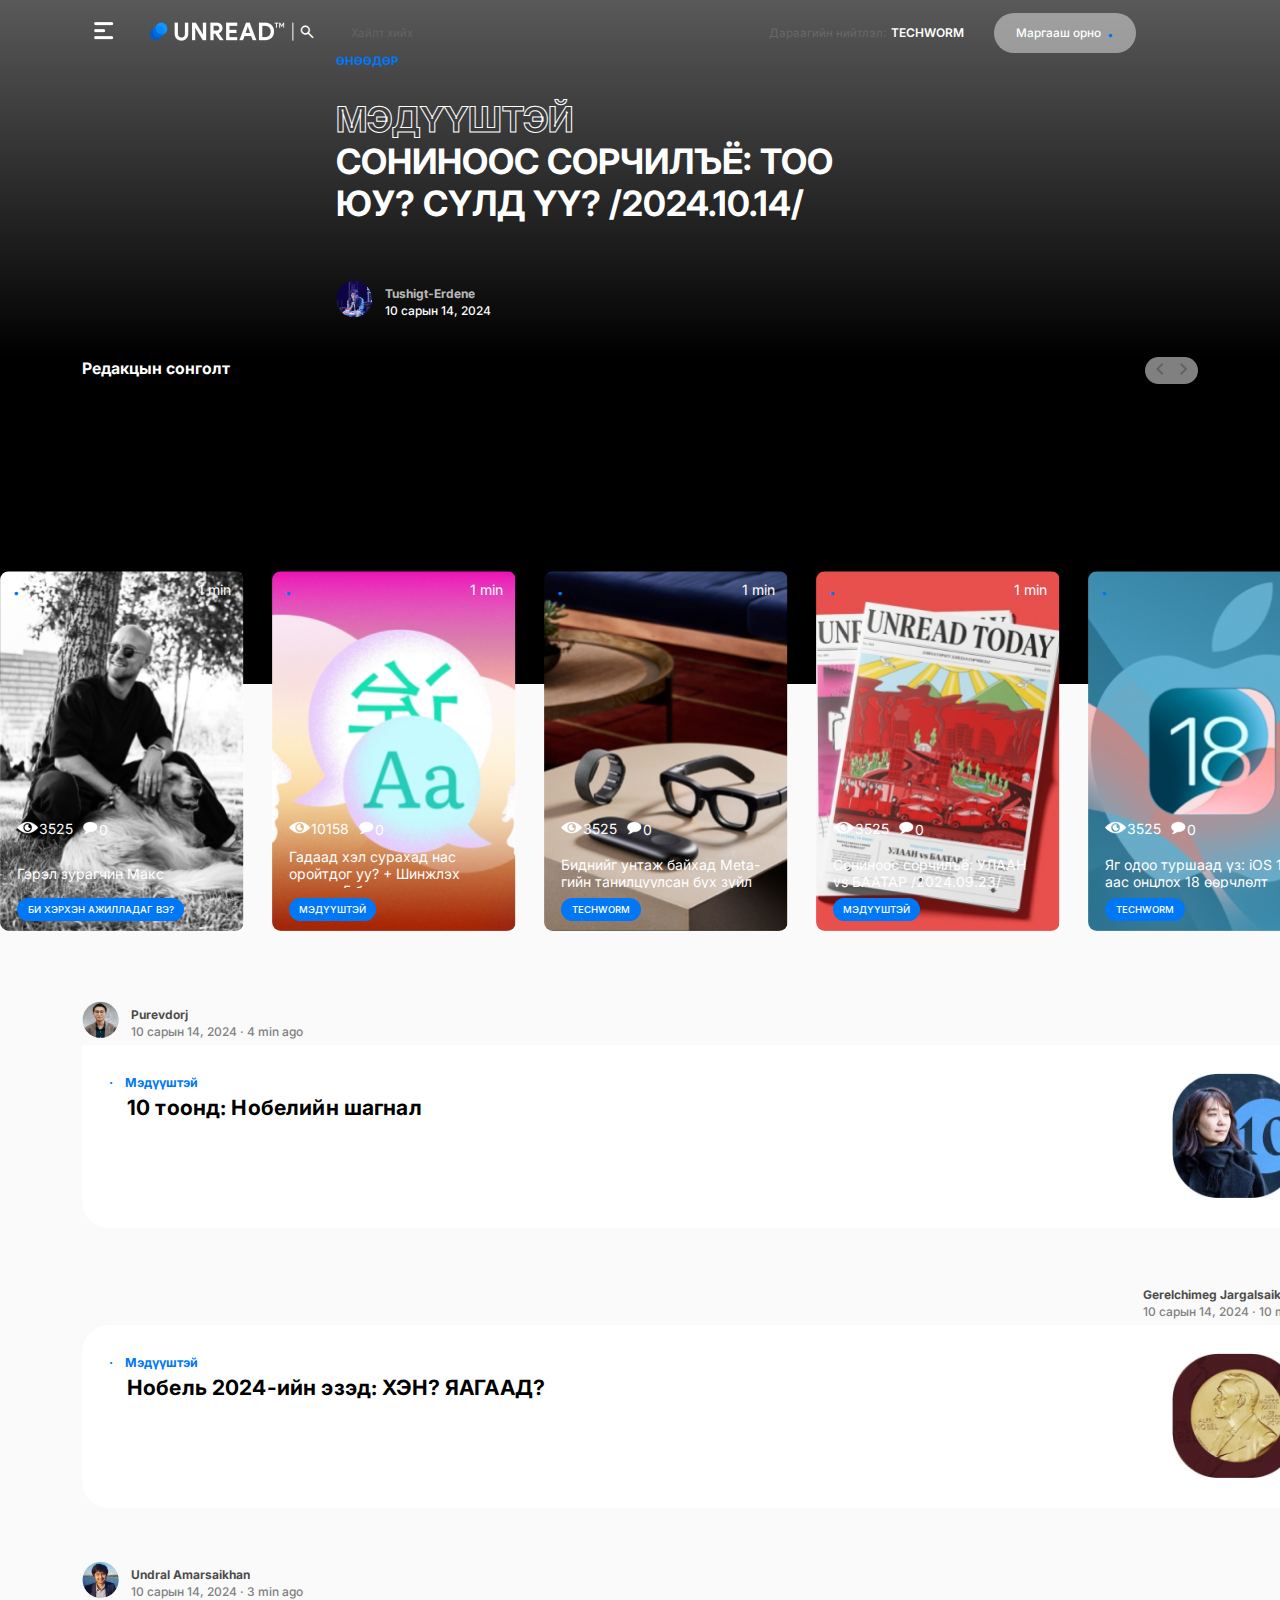
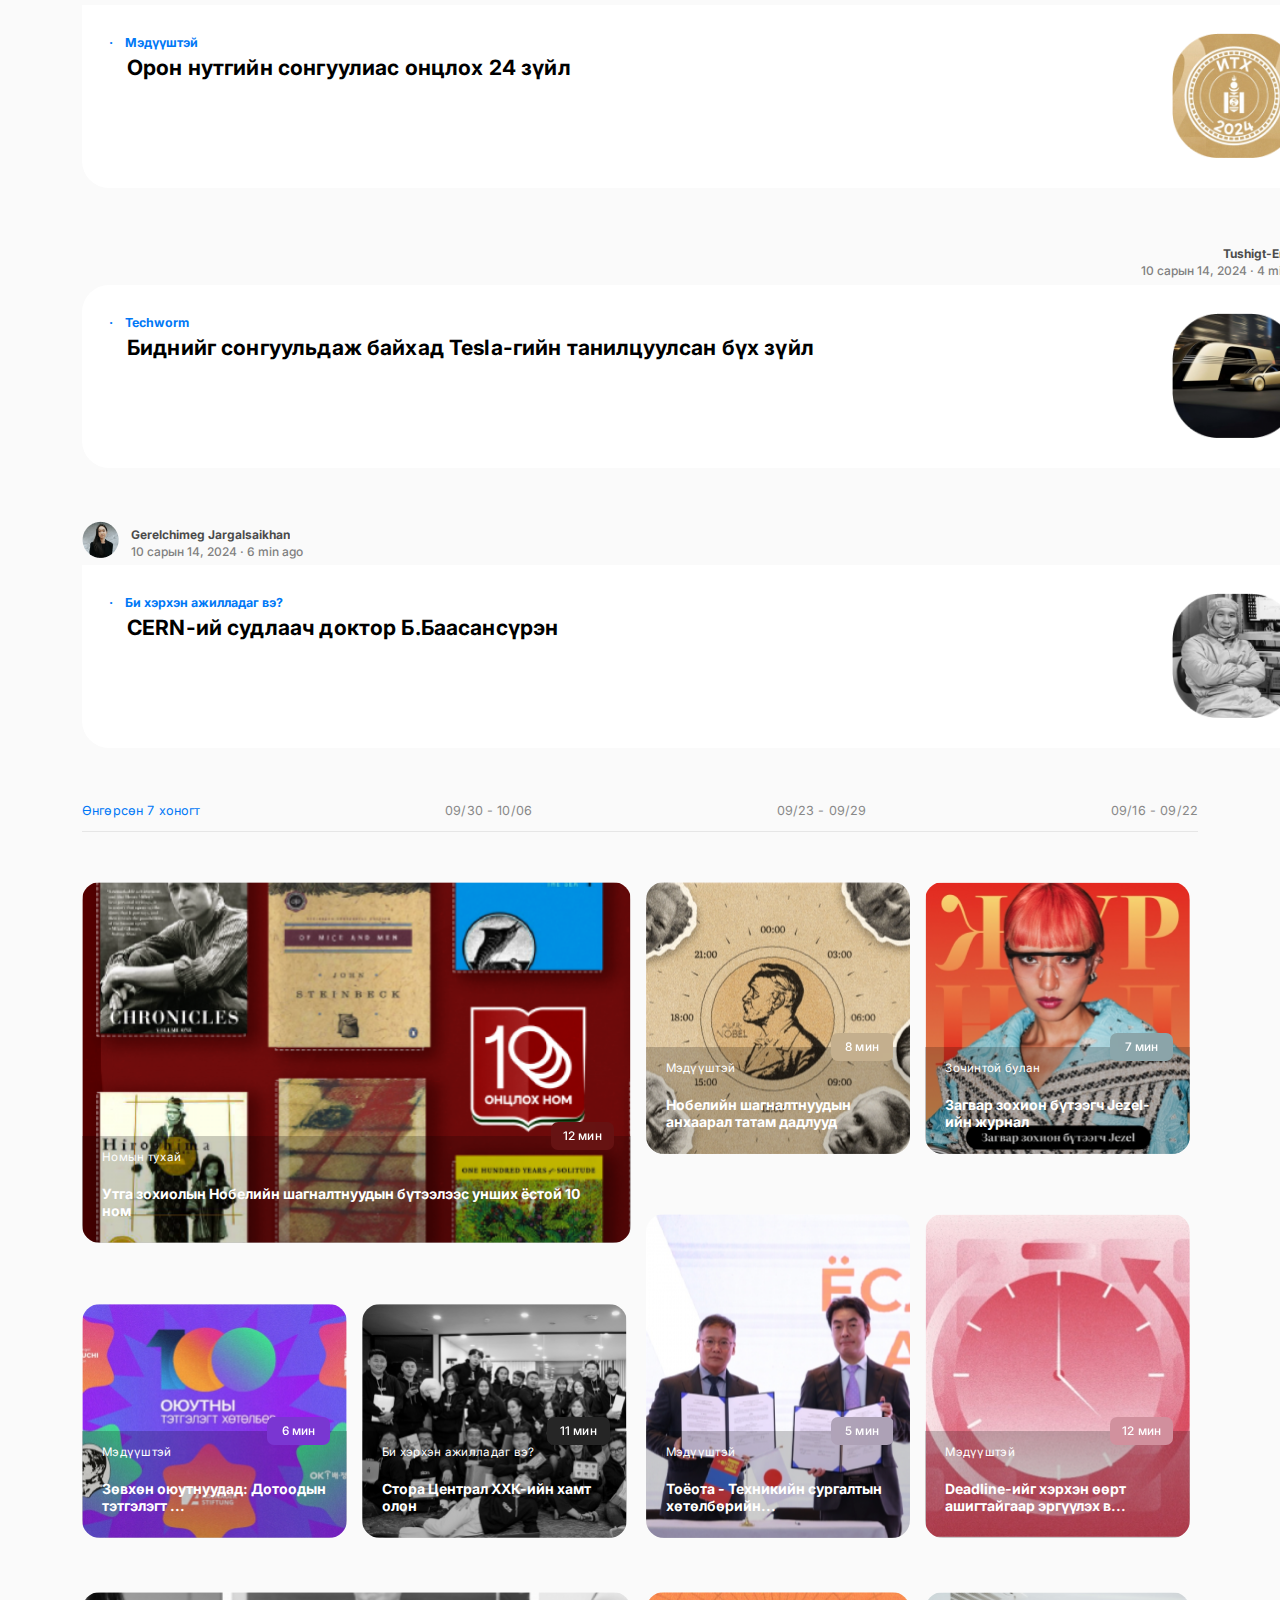
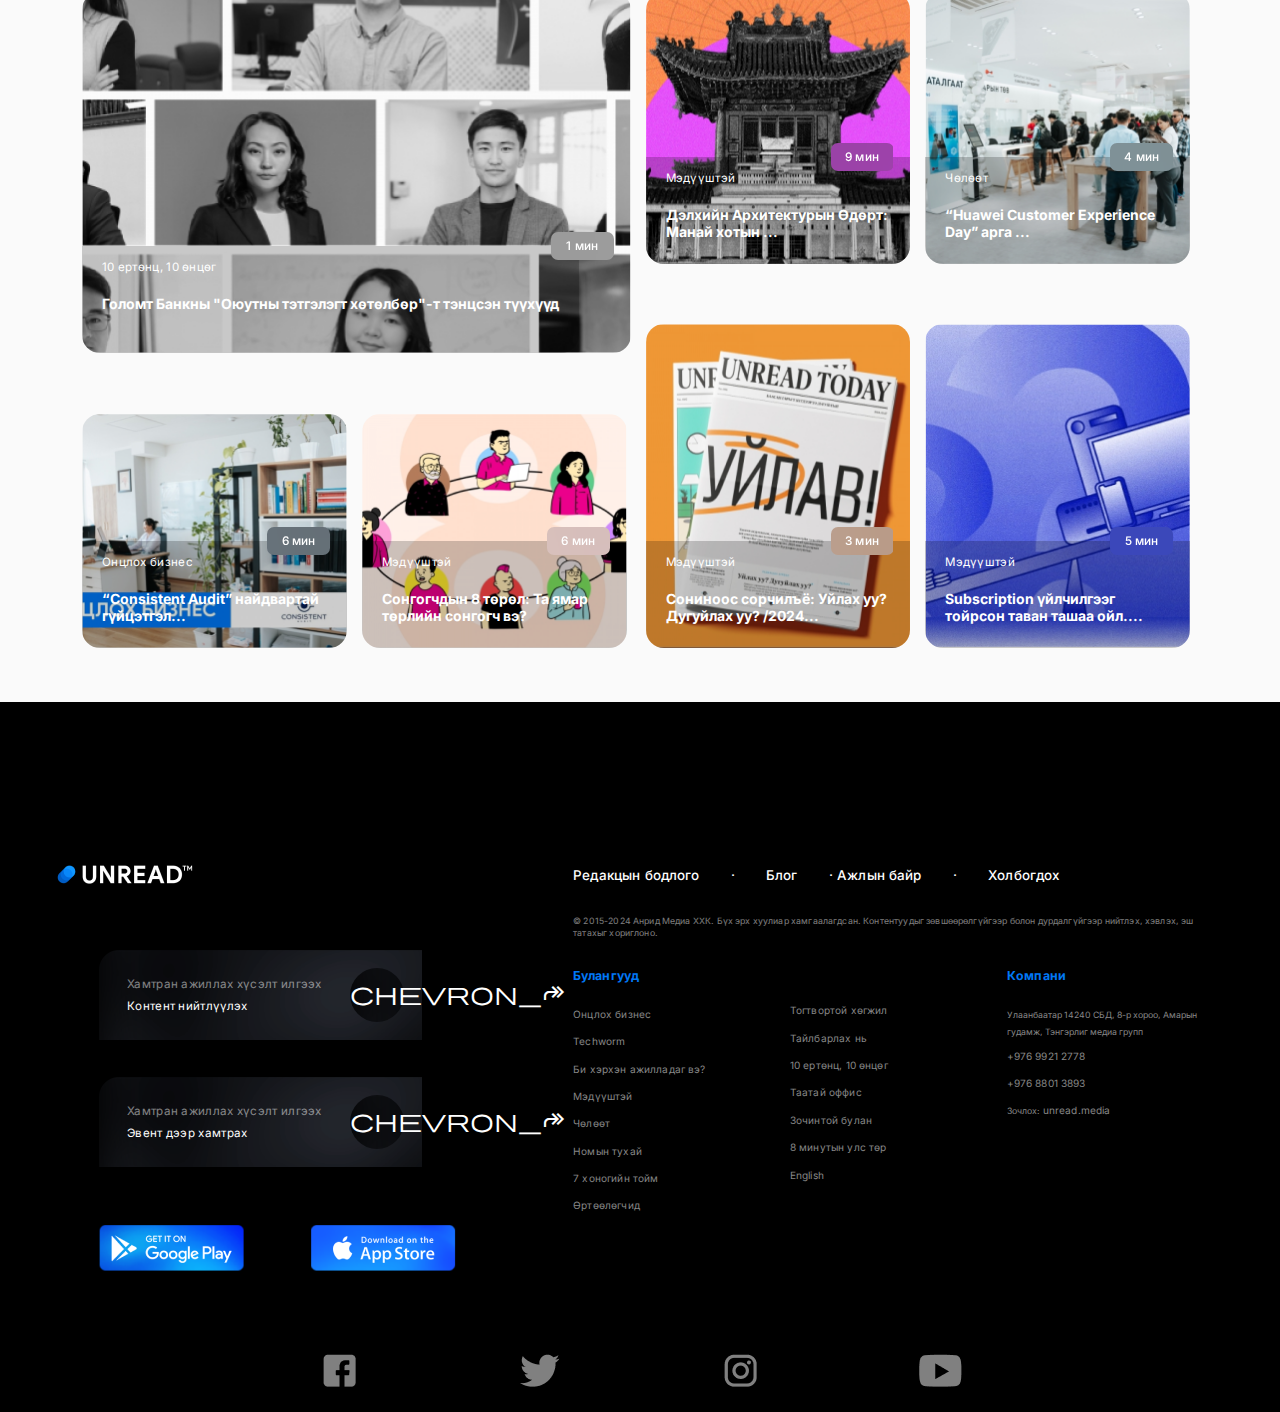
==== public/index.html @ 9f79ea81 "at school 10-25" ====
<!DOCTYPE html>
<html lang="en">
  <head>
    <meta charset="UTF-8" />
    <meta name="viewport" content="width=device-width, initial-scale=1.0" />
    <title>Unread</title>
    <link rel="stylesheet" href="style.css" />
    <link rel="preconnect" href="https://fonts.googleapis.com" />
    <link rel="preconnect" href="https://fonts.gstatic.com" crossorigin />

    <link
      href="https://fonts.googleapis.com/css2?family=Inter:ital,opsz,wght@0,14..32,100..900;1,14..32,100..900&display=swap"
      rel="stylesheet" />

    <link
      rel="stylesheet"
      href="https://fonts.googleapis.com/css2?family=Material+Symbols+Outlined" />
    <link
      rel="stylesheet"
      href="https://fonts.googleapis.com/css2?family=Material+Symbols+Outlined" />
  </head>
  <body>
    <main>
      <nav class="uk-navbar">
        <div class="deeznuts-2">
          <div class="deeznuts-3">
            <div class="burger-menu">
              <img src="./img/Div [burgermenu].png" alt="" />
            </div>
            <div class="uk-navbar-content">
              <a href="#">
                <img
                  class="uk-navbar-band"
                  src="./img/Link [uk-navbar-band].png"
                  alt="" />
              </a>
              <img src="./img/Span.png" alt="" />
              <span class="material-symbols-outlined" style="font-size: 1.3rem">
                search
              </span>
            </div>
            <input
              style="background: transparent; border: none; outline: none"
              placeholder="Хайлт хийх"
              class="gray-texts" />
          </div>
        </div>
        <div class="uk-navbar-content-main">
          <div class="uk-navbar-content-2">
            <div style="display: flex; align-items: center; gap: 5px">
              <span class="gray-texts">Дараагийн нийтлэл:</span>
              <div class="techworm-text">techworm</div>
            </div>
            <a href="#" class="chip">
              <div class="coming-soon">
                Маргааш орно<span class="blue-dot"> .</span>
              </div>
            </a>
          </div>
          <div class="social-links-main">
            <a href="#" class="social-links"
              ><img src="./img/facebook [social-link].png" alt=""
            /></a>
            <a href="#" class="social-links"
              ><img src="./img/instagram [social-link].png" alt=""
            /></a>
            <a href="#" class="social-links"
              ><img src="./img/twitter [social-link].png" alt=""
            /></a>
            <a href="#" class="social-links"
              ><img src="./img/linkd [social-link].png" alt=""
            /></a>
          </div>
        </div>
      </nav>
      <section class="hero">
        <div class="uk-grid-main">
          <div class="uk-grid">
            <div class="uk-overlay"></div>
            <div class="content">
              <h5 class="uk-text-uppercase">Өнөөдөр</h5>
              <h1 class="title">Мэдүүштэй</h1>
              <h1 class="title-1">
                Сониноос сорчилъё: Тоо юу? Сүлд үү? /2024.10.14/
              </h1>
              <div class="author">
                <div href="#" class="author-link">
                  <img src="./img/Image [author-photo].png" alt="" />
                </div>
                <div>
                  <div class="author-name" id="one">Tushigt-Erdene</div>
                  <p
                    style="
                      font-size: 12px;
                      font-weight: 500;
                      line-height: 20px;
                    ">
                    10 сарын 14, 2024
                  </p>
                </div>
              </div>
            </div>
          </div>
        </div>
      </section>

      <div class="editors-choice">
        <div class="section-tile">
          <div class="editors-choice-text">Редакцын сонголт</div>
          <div class="slider-nav">
            <a class="link-prev slider-nav00" href="#"
              ><img
                src="./img/chevron_left_24dp_5F6368_FILL0_wght400_GRAD0_opsz24.svg"
                alt=""
            /></a>
            <a class="link-next slider-nav00" href="#"
              ><img
                src="./img/chevron_right_24dp_5F6368_FILL0_wght400_GRAD0_opsz24.svg"
                alt=""
            /></a>
          </div>
        </div>
      </div>
    </main>
    <div class="slider-container">
      <div class="slider">
        <!-- 1 -->
        <div class="uk-overlay-panel png-1">
          <div class="lead">
            <div class="blue-dot">.</div>
            <div>1 min</div>
          </div>

          <div class="meta00">
            <div class="meta-details">
              <div><img src="./img/EYE.png" alt="" />3525</div>
              <div><img src="./img/comments.png" alt="" />0</div>
            </div>
            <div class="title-2">Гэрэл зурагчин Макс</div>
            <div class="category category-how-i-work">
              Би хэрхэн ажилладаг вэ?
            </div>
          </div>
        </div>
        <!-- 2 -->
        <div class="uk-overlay-panel png-2">
          <div class="lead">
            <div class="blue-dot">.</div>
            <div>1 min</div>
          </div>

          <div class="meta00">
            <div class="meta-details">
              <div><img src="./img/EYE.png" alt="" />10158</div>
              <div><img src="./img/comments.png" alt="" />0</div>
            </div>
            <div class="title-2">
              Гадаад хэл сурахад нас оройтдог уу? + Шинжлэх ухааны 5 баримт
            </div>
            <div class="category category-meduushtei">Мэдүүштэй</div>
          </div>
        </div>
        <!-- 3 -->
        <div class="uk-overlay-panel png-3">
          <div class="lead">
            <div class="blue-dot">.</div>
            <div>1 min</div>
          </div>
          <div class="meta00">
            <div class="meta-details">
              <div><img src="./img/EYE.png" alt="" />3525</div>
              <div><img src="./img/comments.png" alt="" />0</div>
            </div>
            <div class="title-2">
              Биднийг унтаж байхад Meta-гийн танилцуулсан бүх зүйл
            </div>
            <div class="category category-techworm">techworm</div>
          </div>
        </div>
        <!-- 4 -->
        <div class="uk-overlay-panel png-4">
          <div class="lead">
            <div class="blue-dot">.</div>
            <div>1 min</div>
          </div>
          <div class="meta00">
            <div class="meta-details">
              <div><img src="./img/EYE.png" alt="" />3525</div>
              <div><img src="./img/comments.png" alt="" />0</div>
            </div>
            <div class="title-2">
              Сониноос сорчилъё: УЛААН vs БААТАР /2024.09.23/
            </div>
            <div class="category category-meduushtei">Мэдүүштэй</div>
          </div>
        </div>
        <!-- 5 -->
        <div class="uk-overlay-panel png-5">
          <div class="lead">
            <div class="blue-dot">.</div>
            <div>1 min</div>
          </div>
          <div class="meta00">
            <div class="meta-details">
              <div><img src="./img/EYE.png" alt="" />3525</div>
              <div><img src="./img/comments.png" alt="" />0</div>
            </div>
            <div class="title-2">
              Яг одоо туршаад үз: iOS 18-аас онцлох 18 өөрчлөлт
            </div>
            <div class="category category-techworm">techworm</div>
          </div>
        </div>
        <!-- 1 -->
        <div class="uk-overlay-panel png-1">
          <div class="lead">
            <div class="blue-dot">.</div>
            <div>1 min</div>
          </div>
          <div class="meta00">
            <div class="meta-details">
              <div><img src="./img/EYE.png" alt="" />3525</div>
              <div><img src="./img/comments.png" alt="" />0</div>
            </div>
            <div class="title-2">Гэрэл зурагчин Макс</div>
            <div class="category category-how-i-work">
              Би хэрхэн ажилладаг вэ?
            </div>
          </div>
        </div>
        <!-- 2 -->
        <div class="uk-overlay-panel png-2">
          <div class="lead">
            <div class="blue-dot">.</div>
            <div>1 min</div>
          </div>

          <div class="meta00">
            <div class="meta-details">
              <div><img src="./img/EYE.png" alt="" />10158</div>
              <div><img src="./img/comments.png" alt="" />0</div>
            </div>
            <div class="title-2">
              Гадаад хэл сурахад нас оройтдог уу? + Шинжлэх ухааны 5 баримт
            </div>
            <div class="category category-meduushtei">Мэдүүштэй</div>
          </div>
        </div>
        <!-- 3 -->
        <div class="uk-overlay-panel png-3">
          <div class="lead">
            <div class="blue-dot">.</div>
            <div>1 min</div>
          </div>
          <div class="meta00">
            <div class="meta-details">
              <div><img src="./img/EYE.png" alt="" />3525</div>
              <div><img src="./img/comments.png" alt="" />0</div>
            </div>
            <div class="title-2">
              Биднийг унтаж байхад Meta-гийн танилцуулсан бүх зүйл
            </div>
            <div class="category category-techworm">techworm</div>
          </div>
        </div>
        <!-- 4 -->
        <div class="uk-overlay-panel png-4">
          <div class="lead">
            <div class="blue-dot">.</div>
            <div>1 min</div>
          </div>
          <div class="meta00">
            <div class="meta-details">
              <div><img src="./img/EYE.png" alt="" />3525</div>
              <div><img src="./img/comments.png" alt="" />0</div>
            </div>
            <div class="title-2">
              Сониноос сорчилъё: УЛААН vs БААТАР /2024.09.23/
            </div>
            <div class="category category-meduushtei">Мэдүүштэй</div>
          </div>
        </div>
        <!-- 5 -->
        <div class="uk-overlay-panel png-5">
          <div class="lead">
            <div class="blue-dot">.</div>
            <div>1 min</div>
          </div>
          <div class="meta00">
            <div class="meta-details">
              <div><img src="./img/EYE.png" alt="" />3525</div>
              <div><img src="./img/comments.png" alt="" />0</div>
            </div>
            <div class="title-2">
              Яг одоо туршаад үз: iOS 18-аас онцлох 18 өөрчлөлт
            </div>
            <div class="category category-techworm">techworm</div>
          </div>
        </div>
      </div>
    </div>

    <div class="thisweek">
      <!-- article 1 -->
      <div class="articles-height">
        <article class="article1 article-left">
          <div class="author author-thisweek">
            <a href="#" class="author-link">
              <img src="./img/author photo 2 [author-photo].png" alt="" />
            </a>
            <div>
              <a href="#" class="author-name author-name-thisweek">Purevdorj</a>
              <p
                style="
                  font-size: 12px;
                  font-weight: 500;
                  line-height: 20px;
                  color: gray;
                ">
                10 сарын 14, 2024 &middot; 4 min ago
              </p>
            </div>
          </div>
          <div class="content-thisweek" id="left">
            <div class="article1-head">
              <div>&middot;</div>
              Мэдүүштэй
            </div>
            <a href="#" class="article1-content">10 тоонд: Нобелийн шагнал</a>
            <a href="#" class="article1-content-png thisweek-png1"></a>
          </div>
        </article>
      </div>
      <!-- article 2 -->
      <div class="articles-height">
        <article class="article1 article-right">
          <div class="author author-thisweek-right">
            <div>
              <a
                href="#"
                class="author-name author-name-thisweek author-name-right">
                Gerelchimeg Jargalsaikhan
              </a>
              <p class="thisweek-date">10 сарын 14, 2024 &middot; 10 min ago</p>
            </div>
            <img src="./img/3 [author-photo].png" alt="" />
          </div>
          <div class="content-thisweek" id="right">
            <div class="article1-head">
              <div>&middot;</div>
              Мэдүүштэй
            </div>
            <a href="#" class="article1-content">
              Нобель 2024-ийн эзэд: ХЭН? ЯАГААД?
            </a>
            <a href="#" class="article1-content-png thisweek-png2"></a>
          </div>
        </article>
      </div>
      <!-- article 3 -->
      <div class="articles-height">
        <article class="article1 article-left">
          <div class="author author-thisweek">
            <a href="#" class="author-link">
              <img src="./img/4 [author-photo].png" alt="" />
            </a>
            <div>
              <a href="" class="author-name author-name-thisweek">
                Undral Amarsaikhan
              </a>
              <p
                style="
                  font-size: 12px;
                  font-weight: 500;
                  line-height: 20px;
                  color: gray;
                ">
                10 сарын 14, 2024 &middot; 3 min ago
              </p>
            </div>
          </div>
          <div class="content-thisweek" id="left">
            <div class="article1-head">
              <div>&middot;</div>
              Мэдүүштэй
            </div>
            <a href="#" class="article1-content">
              Орон нутгийн сонгуулиас онцлох 24 зүйл
            </a>
            <a href="#" class="article1-content-png thisweek-png3"></a>
          </div>
        </article>
      </div>
      <!-- article 4 -->
      <div class="articles-height">
        <article class="article1 article-right">
          <a href="#" class="author author-thisweek-right">
            <div>
              <div class="author-name author-name-thisweek author-name-right">
                Tushigt-Erdene
              </div>
              <p class="thisweek-date">10 сарын 14, 2024 &middot; 4 min ago</p>
            </div>
            <div href="#" class="author-link">
              <img src="./img/Image [author-photo].png" alt="" />
            </div>
          </a>
          <div class="content-thisweek" id="right">
            <div class="article1-head">
              <div>&middot;</div>
              Techworm
            </div>
            <a href="#" class="article1-content">
              Биднийг сонгуульдаж байхад Tesla-гийн танилцуулсан бүх зүйл
            </a>
            <a href="#" class="article1-content-png thisweek-png4"></a>
          </div>
        </article>
      </div>
      <!-- article 5 -->
      <div class="articles-height">
        <article class="article1 article-left">
          <div class="author author-thisweek">
            <a href="#" class="author-link">
              <img src="./img/3 [author-photo].png" alt="" />
            </a>
            <div>
              <a href="#" class="author-name author-name-thisweek">
                Gerelchimeg Jargalsaikhan
              </a>
              <p
                style="
                  font-size: 12px;
                  font-weight: 500;
                  line-height: 20px;
                  color: gray;
                ">
                10 сарын 14, 2024 &middot; 6 min ago
              </p>
            </div>
          </div>
          <div class="content-thisweek" id="left">
            <div class="article1-head">
              <div>&middot;</div>
              Би хэрхэн ажилладаг вэ?
            </div>
            <a href="#" class="article1-content">
              CERN-ий судлаач доктор Б.Баасансүрэн
            </a>
            <a href="#" class="article1-content-png thisweek-png5"></a>
          </div>
        </article>
      </div>
    </div>

    <div class="prev-week-main">
      <div class="prev-week">
        <div class="prevweek-tab">
          <a class="prev-week-current" href="#">Өнгөрсөн 7 хоногт</a>
          <a class="prevweek-tab-texts" href="#">09/30 - 10/06</a>
          <a class="prevweek-tab-texts" href="#">09/23 - 09/29</a>
          <a class="prevweek-tab-texts" href="#">09/16 - 09/22</a>
        </div>
        <div class="uk-active">
          <div class="uk-grid-content">
            <!-- 1st Grid -->
            <div class="grids-all grid-1">
              <a href="#" class="grid-content"
                ><h6>Номын тухай</h6>
                <br />
                <h4>
                  Утга зохиолын Нобелийн шагналтнуудын бүтээлээс унших ёстой 10
                  ном
                </h4></a
              >
              <div class="read">12 мин</div>
            </div>
            <div class="grids-all grid-2">
              <a href="#" class="grid-content"
                ><h6>Мэдүүштэй</h6>
                <br />
                <h4>Нобелийн шагналтнуудын анхаарал татам дадлууд</h4></a
              >
              <div class="read">8 мин</div>
            </div>
            <div class="grids-all grid-3">
              <a href="#" class="grid-content"
                ><h6>Зочинтой булан</h6>
                <br />
                <h4>Загвар зохион бүтээгч Jezel-ийн журнал</h4></a
              >
              <div class="read">7 мин</div>
            </div>
            <div class="grids-all grid-4">
              <a href="#" class="grid-content"
                ><h6>Мэдүүштэй</h6>
                <br />
                <h4>Зөвхөн оюутнуудад: Дотоодын тэтгэлэгт ...</h4></a
              >
              <div class="read">6 мин</div>
            </div>
            <div class="grids-all grid-5">
              <a href="#" class="grid-content"
                ><h6>Би хэрхэн ажилладаг вэ?</h6>
                <br />
                <h4>Стора Централ ХХК-ийн хамт олон</h4></a
              >
              <div class="read">11 мин</div>
            </div>
            <div class="grids-all grid-6">
              <a href="#" class="grid-content"
                ><h6>Мэдүүштэй</h6>
                <br />
                <h4>Тоёота - Техникийн сургалтын хөтөлбөрийн...</h4></a
              >
              <div class="read">5 мин</div>
            </div>
            <div class="grids-all grid-7">
              <a href="#" class="grid-content"
                ><h6>Мэдүүштэй</h6>
                <br />
                <h4>Deadline-ийг хэрхэн өөрт ашигтайгаар эргүүлэх в...</h4></a
              >
              <div class="read">12 мин</div>
            </div>
          </div>
          <!-- 2nd Grid -->
          <div class="uk-grid-content">
            <div class="grids-all grid-2-1">
              <a href="#" class="grid-content"
                ><h6>10 ертөнц, 10 өнцөг</h6>
                <br />
                <h4>
                  Голомт Банкны "Оюутны тэтгэлэгт хөтөлбөр"-т тэнцсэн түүхүүд
                </h4></a
              >
              <div class="read">1 мин</div>
            </div>
            <div class="grids-all grid-2-2">
              <a href="#" class="grid-content"
                ><h6>Мэдүүштэй</h6>
                <br />
                <h4>Дэлхийн Архитектурын Өдөрт: Манай хотын ...</h4></a
              >
              <div class="read">9 мин</div>
            </div>
            <div class="grids-all grid-2-3">
              <a href="#" class="grid-content"
                ><h6>Чөлөөт</h6>
                <br />
                <h4>“Huawei Customer Experience Day” арга ...</h4></a
              >
              <div class="read">4 мин</div>
            </div>
            <div class="grids-all grid-2-4">
              <a href="#" class="grid-content"
                ><h6>Онцлох бизнес</h6>
                <br />
                <h4>“Consistent Audit” найдвартай гүйцэтгэл...</h4></a
              >
              <div class="read">6 мин</div>
            </div>
            <div class="grids-all grid-2-5">
              <a href="#" class="grid-content"
                ><h6>Мэдүүштэй</h6>
                <br />
                <h4>Сонгогчдын 8 төрөл: Та ямар төрлийн сонгогч вэ?</h4></a
              >
              <div class="read">6 мин</div>
            </div>
            <div class="grids-all grid-2-6">
              <a href="#" class="grid-content"
                ><h6>Мэдүүштэй</h6>
                <br />
                <h4>Сониноос сорчилъё: Уйлах уу? Дугуйлах уу? /2024...</h4></a
              >
              <div class="read">3 мин</div>
            </div>
            <div class="grids-all grid-2-7">
              <a href="#" class="grid-content"
                ><h6>Мэдүүштэй</h6>
                <br />
                <h4>Subscription үйлчилгээг тойрсон таван ташаа ойл....</h4></a
              >
              <div class="read">5 мин</div>
            </div>
          </div>
        </div>
      </div>
    </div>
    <footer>
      <div class="deeznuts"></div>
      <div class="uk-container">
        <div class="footer-grid-1">
          <a href="#" class="footer-grid1 footer-logo">
            <img
              class="uk-navbar-band"
              src="./img/Link [uk-navbar-band].png"
              alt="" />
          </a>
          <a href="#" class="footer-grid2 btn-black">
            <div class="arrow">
              <span class="material-symbols-outlined">chevron_forward</span>
            </div>
            <div class="blackbtn-texts">
              <h6>Хамтран ажиллах хүсэлт илгээх</h6>
              <p>Контент нийтлүүлэх</p>
            </div>
          </a>
          <a href="#" class="footer-grid3 btn-black">
            <div class="arrow">
              <span class="material-symbols-outlined">chevron_forward</span>
            </div>
            <div class="blackbtn-texts">
              <h6>Хамтран ажиллах хүсэлт илгээх</h6>
              <p>Эвент дээр хамтрах</p>
            </div>
          </a>

          <a href="#" class="footer-grid4 app-link">
            <img src="./img/google play btn.png" alt="" />
          </a>
          <a href="#" class="footer-grid5 app-link">
            <img src="./img/app store btn.png" alt="" />
          </a>
        </div>
        <div class="uk-width-medium-3-5">
          <div class="main-nav">
            <a href="#">Редакцын бодлого</a> &middot;
            <a class="main-nav-texts-1" href="#">Блог</a> &middot;
            <a href="#">Ажлын байр</a> &middot;
            <a class="main-nav-texts-1" href="#">Холбогдох</a>
          </div>
          <p>
            © 2015-2024 Анрид Медиа ХХК. Бүх эрх хуулиар хамгаалагдсан.
            Контентуудыг зөвшөөрөлгүйгээр болон дурдалгүйгээр нийтлэх, хэвлэх,
            эш татахыг хориглоно.
          </p>
          <div style="display: flex">
            <div class="uk-grid-footer">
              <div class="uk-width-medium-1-3">
                <p>Булангууд</p>
                <a href="#">Онцлох бизнес</a>
              </div>
              <div class="uk-width-medium-1-3">
                <a href="#">Techworm</a>
              </div>
              <div class="uk-width-medium-1-3">
                <a href="#">Би хэрхэн ажилладаг вэ?</a>
              </div>
              <div class="uk-width-medium-1-3">
                <a href="#">Мэдүүштэй</a>
              </div>
              <div class="uk-width-medium-1-3">
                <a href="#">Чөлөөт</a>
              </div>
              <div class="uk-width-medium-1-3">
                <a href="#">Номын тухай</a>
              </div>
              <div class="uk-width-medium-1-3">
                <a href="#">7 хоногийн тойм</a>
              </div>
              <div class="uk-width-medium-1-3">
                <a href="#">Өртөөлөгчид</a>
              </div>
              <div class="uk-width-medium-1-3"></div>
              <div class="uk-width-medium-1-3"></div>
            </div>
            <div class="uk-grid-footer">
              <div style="margin-top: 2.5rem" class="uk-width-medium-1-3">
                <a href="#">Тогтвортой хөгжил</a>
              </div>
              <div class="uk-width-medium-1-3">
                <a href="#">Тайлбарлах нь</a>
              </div>
              <div class="uk-width-medium-1-3">
                <a href="#">10 ертөнц, 10 өнцөг</a>
              </div>
              <div class="uk-width-medium-1-3">
                <a href="#">Таатай оффис</a>
              </div>
              <div class="uk-width-medium-1-3">
                <a href="#">Зочинтой булан</a>
              </div>
              <div class="uk-width-medium-1-3">
                <a href="#">8 минутын улс төр</a>
              </div>
              <div class="uk-width-medium-1-3">
                <a href="#">English</a>
              </div>
              <div class="uk-width-medium-1-3"></div>
              <div class="uk-width-medium-1-3"></div>
            </div>
            <div class="uk-grid-footer">
              <div class="uk-width-medium-1-3">
                <p>Компани</p>
                <span href="#"
                  >Улаанбаатар 14240 СБД, 8-р хороо, Амарын гудамж, Тэнгэрлиг
                  медиа групп</span
                >
              </div>
              <div class="uk-width-medium-1-3">
                <a href="#">+976 9921 2778</a>
              </div>
              <div class="uk-width-medium-1-3">
                <a href="#">+976 8801 3893</a>
              </div>
              <div class="uk-width-medium-1-3">
                <span class="deeznuts-1">Зочлох: </span>
                <a href="#">unread.media</a>
              </div>
            </div>
          </div>
        </div>
      </div>
      <div class="uk-grid-2">
        <div class="footer-socials" id="facebook"></div>
        <div class="footer-socials" id="twitter"></div>
        <div class="footer-socials" id="instagram"></div>
        <div class="footer-socials" id="linkidn"></div>
        <div class="footer-socials" id="youtube"></div>
        <div class="footer-socials" id="soundcloud"></div>
      </div>
    </footer>
  </body>
</html>
---- public/style.css ----
* {
  margin: 0;
  padding: 0;
  font-family: Inter;
  box-sizing: border-box;
  text-decoration: none;
}
body {
  background-color: rgba(250, 250, 250, 1);
}
.hero {
  background: linear-gradient(rgba(0, 0, 0, 0.6), rgba(0, 0, 0)),
    url(https://unread.today/files/007afc64-288a-4208-b9d7-3eda84011c1d/1451f11e03da76480966b636a622119a.jpg);
  background-position: center;
  background-size: cover;
  display: flex;
  align-items: center;
  justify-content: center;
  height: 60vh;
  min-height: 400px;
  margin-top: -85px;
}
.deeznuts-2 {
  display: flex;
  align-content: center;
}
.deeznuts-3 {
  display: flex;
  gap: 35px;
  align-items: center;
}
.title {
  -webkit-text-stroke: 1px white;
  color: transparent;
}
h1 {
  font-size: 35px;
  text-transform: uppercase;
}
.title-1 {
  color: white;
  width: 608.6px;
  padding-right: 52.73px;
  padding-bottom: 57px;
}
.uk-grid-main {
  display: flex;
  align-items: center;
  justify-content: center;
  margin-top: 100px;
}
.uk-grid {
  display: flex;
  gap: 61px;
  width: 1116px;
  height: 446px;
  justify-content: center;
}
.uk-overlay {
  background-image: url(./img/Div\ [cover].png);
  width: 100%;
  height: 100%;
  border: 20px;
  background-repeat: no-repeat;
  background-position: center;
  background-size: 100%;
  transition: all 1s ease;
}
.uk-overlay:hover {
  background-size: 110%;
}
.author {
  display: flex;
  color: white;
  width: 100%;
  height: 44px;
  align-items: center;
  gap: 5px;
}
.author-thisweek-right {
  color: black;
  justify-content: right;
}
.author-link {
  width: 44px;
  height: 44px;
  background-size: 100%;
}
.author-name#one {
  color: white;
}
.author-name {
  color: black;
  font-size: 12px;
  opacity: 70%;
  font-weight: 700;
}
.author-name-right {
  text-align: right;
  justify-self: right;
}
.uk-navbar {
  display: flex;
  height: 42px;
  justify-content: space-around;
  padding-top: 24px;
}
.uk-search {
  opacity: 0.5;
  color: gray;
}
.uk-navbar-content-main {
  display: flex;
  align-content: center;
  width: 468px;
  justify-content: space-around;
}
.uk-navbar-content-2 {
  display: flex;
  align-items: center;
  gap: 30px;
}
.gray-texts {
  opacity: 0.5;
  color: gray;
  font-size: 11.6px;
  font-weight: 400;
  line-height: 20px;
}
.techworm-text {
  text-transform: uppercase;
  color: white;
  font-weight: 600;
  font-size: 12px;
  line-height: 20px;
}
.chip {
  display: flex;
  background-color: rgba(209, 209, 209, 0.6);
  text-decoration: none;
  color: white;
  font-size: 11.8px;
  border-radius: 30px;
  justify-content: center;
  align-items: center;
  width: 142.68px;
  height: 40px;
  line-height: 24px;
  font-weight: 500;
}
.coming-soon {
  margin-top: auto;
  margin-bottom: auto;
}
.blue-dot {
  font-size: 25px;
  font-weight: 500;
  line-height: 10px;
  animation: blink 2s infinite;
  color: rgba(0, 120, 246, 1);
}

.social-links-main {
  display: flex;
  gap: 5px;
  align-items: center;
}
.editors-choice {
  width: auto;
  height: 327px;
  background-color: black;
  justify-content: center;
}
.section-tile {
  display: flex;
  justify-content: space-between;
  width: 1116.01px;
  height: 27.5px;
  margin-left: auto;
  margin-right: auto;
}
.slider-nav {
  display: flex;
  background-color: gray;
  align-items: center;
  width: 52.6px;
  height: 27px;
  justify-content: center;
  border-radius: 25px;
}
.uk-text-uppercase {
  color: rgba(0, 120, 246, 1);
  text-transform: uppercase;
  animation: blink 2s infinite;
  margin-top: 70px;
  margin-bottom: 30px;
}
@keyframes blink {
  0% {
    opacity: 1;
  }
  50% {
    opacity: 0;
  }
  100% {
    opacity: 1;
  }
}
.editors-choice-text {
  line-height: 24px;
  font-size: 15.8px;
  font-weight: 700;
  color: white;
}
.slider-nav00 {
  text-decoration: none;
  color: white;
}
.slider-container {
  display: flex;
  justify-content: center;
  height: 80%;
  margin-top: -250px;
}
.slider {
  display: flex;
  width: 1400px;
  height: 500px;
  gap: 28px;
  margin-top: 37px;
  align-items: center;
  overflow: scroll;
  flex-wrap: nowrap;
}
.uk-overlay-panel {
  border-radius: 9px;
  min-width: 244px;
  height: 360px;
  background-repeat: no-repeat;
  background-position: center;
  background-size: 100%;
  transition: all 0.5s ease;
  display: flex;
  flex-direction: column;
  justify-content: space-between;
  align-items: center;
}
.uk-overlay-panel:hover {
  background-size: 110%;
  /* scale: 1.01; */
}
.png-1 {
  background-image: url(./img/Div\ 1\ [cover].png);
}
.png-2 {
  background-image: url(./img/Div\ 2\ [cover].png);
}
.png-3 {
  background-image: url(./img/Div\ 3\ [cover].png);
}
.png-4 {
  background-image: url(./img/Div\ 4\ [cover].png);
}
.png-5 {
  background-image: url(./img/Div\ 5\ [cover].png);
}
.lead {
  display: flex;
  justify-content: space-between;
  margin-left: auto;
  margin-right: auto;
  margin-top: 10px;
  width: 218px;
  height: 20px;
  color: white;
}
.meta00 {
  width: 210px;
  height: 111px;
  display: flex;
  flex-direction: column;
  gap: 10px;
}
.meta-details {
  display: flex;
  color: white;
  gap: 10px;
}
.title-2 {
  color: white;
  width: 210px;
  height: 40px;
  display: flex;
  align-items: center;
  padding-top: 10px;
  overflow: hidden;
}
.category {
  background-color: rgba(0, 120, 246, 1);
  color: white;
  display: flex;
  justify-content: center;
  align-items: center;
  font-size: 9.5px;
  line-height: 20px;
  font-weight: 500;
  height: 23px;
  border-radius: 20px;
  text-transform: uppercase;
}
.category-how-i-work {
  width: 167px;
}
.category-meduushtei {
  width: 87px;
}
.category-techworm {
  width: 80px;
}
.thisweek {
  margin-left: auto;
  margin-right: auto;
  display: grid;
  width: 1116px;
  height: 1400px;
}
.article1 {
  width: 66.25%;
  margin-bottom: 47px;
  transition: all 0.5s ease;
}
.articles-height {
  height: 250px;
}
.article1:hover {
  margin-top: -5px;
}
.article1-head {
  color: rgba(0, 120, 246, 1);
  display: flex;
  position: absolute;
  top: 27px;
  left: 27px;
  gap: 12px;
  font-size: 12.4px;
  line-height: 22px;
  font-weight: 700;
}
.content {
  width: 608.6px;
}
.content-thisweek {
  max-width: 100%;
  height: 183px;
  position: relative;
  border-radius: 0 27px 27px 27px;
  background-color: white;
  transition: all 0.5s ease;
}
.content-thisweek#right {
  border-radius: 27px 0 27px 27px;
}
.content-thisweek:hover {
  box-shadow: 0px 0px 15px gray;
}
.thisweek-date {
  font-size: 12px;
  font-weight: 500;
  line-height: 20px;
  color: gray;
}
.article1-head span {
  color: rgba(0, 120, 246, 1);
  font-weight: 700;
}
.article1-content {
  font-size: 21.1px;
  font-weight: 700;
  line-height: 26px;
  position: absolute;
  text-decoration: none;
  color: rgba(0, 0, 0, 1);
  width: 55%;
  top: 50px;
  left: 45px;
  letter-spacing: 0.15000000596046448px;
  text-align: left;
}
.article1-content-png {
  background-size: 100%;
  width: 125px;
  height: 125px;
  position: absolute;
  top: 28px;
  right: 65px;
}
.thisweek-png1 {
  background-image: url(./img/article1-content\ [cover].png);
}
.thisweek-png2 {
  background-image: url(./img/article\ 2[cover].png);
}
.thisweek-png3 {
  background-image: url(./img/article\ 3\ [cover].png);
}
.thisweek-png4 {
  background-image: url(./img/article\ 4\ [cover].png);
}
.thisweek-png5 {
  background-image: url(./img/article\ 5\ [cover].png);
}
.article-left {
  justify-self: flex-start;
}
.article-right {
  justify-self: flex-end;
  /* border-top-right-radius: ; */
  border-radius: 27px 0px 27px 27px;
}
.right {
  align-content: right;
}
.prev-week-main {
  border-bottom: 36px;
}
.prev-week {
  width: 1116px;
  height: auto;
  margin-right: auto;
  margin-left: auto;
}
.prevweek-tab {
  display: flex;
  justify-content: space-between;
  border-bottom: 1px solid rgba(230, 230, 230, 1);
  padding-bottom: 10px;
}
.prev-week-current {
  color: rgba(0, 120, 246, 1);
  text-decoration: none;
  font-size: 12.6px;
  font-weight: 400;
  line-height: 20px;
  letter-spacing: 0.15000000596046448px;
  text-align: left;
}
.prevweek-tab-texts {
  text-decoration: none;
  color: rgba(136, 136, 136, 1);
  font-size: 12.6px;
  font-weight: 400;
  line-height: 20px;
  letter-spacing: 0.15000000596046448px;
  text-align: left;
}
.uk-active {
  margin-top: 50px;
  width: 70.9375rem;
  height: auto;
}
.deeznuts {
  height: 82px;
  top: 4057.53px;
  gap: 0px;
  border-radius: 0px 0px 36px 36px;
  background-color: rgba(250, 250, 250, 1);
}
footer {
  height: 750px;
  background-color: rgba(0, 0, 0, 1);
  justify-items: center;
}
.uk-grid-content {
  display: grid;
  margin-bottom: 54px;
  /* width: 768px; */
  gap: 15px;
}
.read {
  backdrop-filter: blur(50px);
  width: 62.54px;
  position: absolute;
  height: 28px;
  text-align: center;
  align-content: center;
  border-radius: 7px;
  right: 17px;
  bottom: 93px;
  color: white;
  font-size: 11.8px;
  font-weight: 500;
  line-height: 20px;
  letter-spacing: 0.15000000596046448px;
}
.grid-content {
  padding: 10px 20px 0 20px;
  text-decoration: none;
  color: white;
  width: auto;
  height: 107px;
  position: absolute;
  margin-top: 20px;
  bottom: 0;
  background-color: rgba(0, 0, 0, 0.2);
  border-bottom-left-radius: 18px;
  border-bottom-right-radius: 18px;
}
h4 {
  width: auto;
}
h6 {
  font-size: 11.6px;
  font-weight: 400;
  line-height: 22px;
  letter-spacing: 0.30000001192092896px;
  box-shadow: 1px 1px 1px 0px rgba(0, 0, 0, 0);
  color: rgba(255, 255, 255, 1);
}
.grid-1 {
  background-image: url(./img/big\ grid\ [uk-cover-background].png);
  width: 548.5px;
  height: 361.47px;
  grid-column: 1 / 7;
  grid-row: 1 / 7;
  position: relative;
}
.grid-2 {
  background-image: url(./img/2\ [uk-cover-background].png);
  width: 264.75px;
  height: 271.93px;
  grid-column: 7 / 10;
  position: relative;
}
.grid-3 {
  background-image: url(./img/3\ [uk-cover-background].png);
  width: 264.75px;
  height: 271.93px;
  grid-column: 10 / 13;
  position: relative;
}
.grid-4 {
  background-image: url(./img/4\ [uk-cover-background].png);
  width: 264.75px;
  height: 234.24px;
  grid-row: 7 / 10;
  grid-column: 1 / 4;
  position: relative;
}
.grid-5 {
  background-image: url(./img/5\ [uk-cover-background].png);
  width: 264.75px;
  height: 234.24px;
  grid-row: 7 / 10;
  grid-column: 4 / 10;
  position: relative;
}
.grid-6 {
  background-image: url(./img/6\ [uk-cover-background].png);
  width: 264.75px;
  height: 323.97px;
  grid-row: 5 / 10;
  grid-column: 7 / 10;
  position: relative;
}
.grid-7 {
  background-image: url(./img/7\ [uk-cover-background].png);
  width: 264.75px;
  height: 323.97px;
  grid-row: 5 / 10;
  grid-column: 10 / 13;
  position: relative;
}
.grid-2-1 {
  background-image: url(./img/2-1[uk-cover-background].png);
  width: 548.5px;
  height: 361.47px;
  grid-column: 1 / 7;
  grid-row: 1 / 7;
  position: relative;
}
.grid-2-2 {
  background-image: url(./img/2-2\ [uk-cover-background].png);
  width: 264.75px;
  height: 271.93px;
  grid-column: 7 / 10;
  position: relative;
}
.grid-2-3 {
  background-image: url(./img/2-3\ [uk-cover-background].png);
  width: 264.75px;
  height: 271.93px;
  grid-column: 10 / 13;
  position: relative;
}
.grid-2-4 {
  background-image: url(./img/2-4\ [uk-cover-background].png);
  width: 264.75px;
  height: 234.24px;
  grid-row: 7 / 10;
  grid-column: 1 / 4;
  position: relative;
}
.grid-2-5 {
  background-image: url(./img/2-5\ [uk-cover-background].png);
  width: 264.75px;
  height: 234.24px;
  grid-row: 7 / 10;
  grid-column: 4 / 10;
  position: relative;
}
.grid-2-6 {
  background-image: url(./img/2-6\ [uk-cover-background].png);
  width: 264.75px;
  height: 323.97px;
  grid-row: 5 / 10;
  grid-column: 7 / 10;
  position: relative;
}
.grid-2-7 {
  background-image: url(./img/2-7\ [uk-cover-background].png);
  width: 264.75px;
  height: 323.97px;
  grid-row: 5 / 10;
  grid-column: 10 / 13;
  position: relative;
}
.grids-all {
  background-position: center;
  background-size: 100%;
  background-repeat: no-repeat;
  border-radius: 18px;
  transition: all 0.5s ease;
}
.grids-all:hover {
  margin-top: -2px;
  /* box-shadow: 5px 5px 25px gray; */
  /* -webkit-box-shadow: 0 0 15px gray; */
  box-shadow: 0 0 15px gray;
}
.uk-container {
  max-width: 1186px;
  height: 545px;
  display: flex;
  margin: auto;
  align-items: center;
  gap: 50px;
}
.footer-logo {
  width: 139px;
  height: 19px;
}
.uk-width-medium-3-5 {
  width: 650px;
  height: 403px;
}
.btn-black {
  position: relative;
  align-content: center;
  transition: all 1s ease;
}
.arrow {
  background-image: url(./img/btn-black.png);
  width: 54px;
  height: 54px;
  border-radius: 50px;
  position: absolute;
  top: 18px;
  align-content: center;
  text-align: center;
  right: 18px;
  bottom: 18px;
  transition: all 1s ease;
}
.btn-black:hover .arrow {
  background-image: none;
  background-color: #3399ff;
}
.btn-black:hover {
  margin-left: 10px;
}
.material-symbols-outlined {
  color: white;
}
.blackbtn-texts {
  padding-left: 28px;
}
.blackbtn-texts > h6 {
  font-size: 11.6px;
  font-weight: 400;
  line-height: 22px;
  letter-spacing: 0.30000001192092896px;
  color: rgba(255, 255, 255, 0.5);
}
.blackbtn-texts > p {
  font-size: 11.6px;
  font-weight: 400;
  line-height: 22px;
  letter-spacing: 0.30000001192092896px;
  color: rgba(255, 255, 255, 1);
}
.footer-grid-1 {
  width: 466.4px;
  height: 403px;
  display: grid;
  grid-template-columns: repeat(11, 42.3px);
  grid-template-rows: repeat(21, 21.2px);
}
.footer-grid1 {
  width: 323px;
  height: 90px;
  grid-column: 1 /7;
  grid-row: 1 / 4;
}
.footer-grid2 {
  background-image: url(./img/btn-black.png);
  width: 323px;
  height: 90px;
  grid-column: 2 / 11;
  grid-row: 5 / 9;
}
.footer-grid3 {
  background-image: url(./img/btn-black.png);
  width: 323px;
  height: 90px;
  grid-column: 2 / 11;
  grid-row: 11 / 15;
}
.footer-grid4 {
  width: 323px;
  height: 90px;
  grid-column: 2 /6;
  grid-row: 18 / 21;
}
.footer-grid5 {
  width: 323px;
  height: 90px;
  grid-column: 7 / 11;
  grid-row: 18 / 21;
}
.main-nav {
  width: auto;
  height: 21.5px;
  text-decoration: none;
  color: rgba(255, 255, 255, 1);
  font-family: Inter;
  justify-content: space-between;
  font-size: 13.4px;
  margin-bottom: 30px;
  font-weight: 500;
  line-height: 20px;
  letter-spacing: 0.15000000596046448px;
}
.main-nav-texts-1 {
  margin-right: 27px;
  margin-left: 27px;
}
.main-nav > a {
  color: white;
  margin-right: 27px;
}
.uk-grid-footer {
  width: 39.0625rem;
  height: 16.5rem;
}
.uk-width-medium-3-5 > p {
  color: rgba(255, 255, 255, 0.5);
  font-size: 0.625rem;
  margin-bottom: 1.875rem;
  font-weight: 400;
  line-height: 0.8125rem;
  letter-spacing: 0.15000000596046448px;
}
.uk-width-medium-1-3 {
  margin-bottom: 0.5625rem;
  display: block;
  color: rgba(135, 135, 135, 1);
  width: auto;
  height: auto;
}
.uk-width-medium-1-3 > span {
  font-size: 0.625rem;
}
.uk-width-medium-1-3 > a {
  font-size: 0.725rem;
  font-weight: 400;
  line-height: 1.25rem;
  letter-spacing: 0.15000000596046448px;
  color: rgba(135, 135, 135, 1);
  transition: all 0.2s ease;
}
.uk-width-medium-1-3 > a:hover {
  margin-left: 5px;
  color: white;
}
.uk-width-medium-1-3 > p {
  color: rgba(0, 120, 246, 1);
  font-size: 0.88125rem;
  font-weight: 700;
  margin-bottom: 1.25rem;
  line-height: 1.5rem;
  letter-spacing: 0.30000001192092896px;
}
.deeznuts-1 {
  font-size: 0.725rem;
  font-weight: 400;
  line-height: 1.25rem;
  letter-spacing: 0.15000000596046448px;
  color: rgba(135, 135, 135, 1);
}
.uk-grid-2 {
  display: flex;
  justify-content: space-between;
  gap: 4.5rem;
}
.footer-socials {
  width: 9.80125rem;
  height: 4.5rem;
  background-position: center;
  background-repeat: no-repeat;
  opacity: 0.5;
}
.footer-socials:hover {
  opacity: 1;
}
.footer-socials#facebook {
  background-image: url(./img/facebook-footer.png);
}
.footer-socials#twitter {
  background-image: url(./img/twitter-footer.png);
}
.footer-socials#instagram {
  background-image: url(./img/instagram-footer.png);
}
.footer-socials#linkidn {
  background-image: url(./img/linkidn.png);
}
.footer-socials#youtube {
  background-image: url(./img/youtube-footer.png);
}
.footer-socials#soundcloud {
  background-image: url(./img/soundcloud-footer.png);
}
/* .footer-socials#soundcloud:hover {
  fill: #f50;
} */
@media only screen and (max-width: 1430px) {
  :root {
    font-size: 14px;
  }
  .social-links-main {
    display: none;
  }
  .uk-overlay {
    display: none;
  }
  .hero {
    height: 40vh;
  }
  footer {
    height: auto;
    padding: 10px;
  }
  .slider-container {
    margin-top: -220px;
  }
  .footer-socials#soundcloud {
    display: none;
  }
  .footer-socials#linkidn {
    display: none;
  }
  .article1 {
    width: 100vw;
  }
}
@media only screen and (max-width: 768px) {
  :root {
    font-size: 10px;
  }
  .gray-texts {
    display: none;
  }
  .uk-navbar-content-2 {
    display: none;
  }
  .uk-navbar-content {
    gap: 30px;
  }
  .uk-navbar {
    display: block;
  }
  /* .uk-navbar > div {
    width: 100%;
  } */
  .deeznuts-2 {
    justify-content: space-between;
    width: 100%;
  }
  .deeznuts-3 {
    width: 100%;
    justify-content: space-between;
  }
  .content {
    font-size: 12px;
  }
  .prev-week-main {
    height: auto;
    overflow: auto;
  }
  .article1 {
    width: 66.25%;
  }
  .article-right {
    justify-self: flex-start;
  }
  .uk-overlay {
    display: none;
  }
  .uk-active {
    height: auto;
    /* overflow-y: hidden; */
  }
  .uk-grid-content {
    display: grid;
    width: 768px;
    /* margin-left: auto;
    margin-right: auto; */
    /* gap: 30px; */
  }
  .thisweek {
    width: 768px;
  }
  .grids-all {
    width: 548.5px;
    height: 361.4px;
    margin-bottom: 20px;
    margin-left: 30px;
  }
  .section-tile {
    width: 50%;
  }
  .uk-container {
    display: block;
    height: auto;
  }
  footer {
    min-height: auto;
    width: 100%;
  }
  .footer-grid-1 {
    margin-bottom: 6rem;
    margin-right: auto;
    margin-left: auto;
  }
  .uk-width-medium-3-5 {
    width: auto;
  }
  .grid-content {
    width: 100%;
  }
  .grid-1 {
    /* background-image: url(./img/big\ grid\ [uk-cover-background].png);*/
    width: 710px;
    height: 402px;
    grid-column: 1 / 7;
    grid-row: 1 / 6;
    position: relative;
  }
  .grid-2 {
    background-image: url(./img/2\ [uk-cover-background].png);
    width: 345.5px;
    height: 261px;
    grid-column: 1 / 4;
    grid-row: 7 / 9;
    position: relative;
  }
  .grid-3 {
    background-image: url(./img/3\ [uk-cover-background].png);
    width: 345.5px;
    height: 261px;
    grid-column: 4 / 7;
    grid-row: 7/9;
    position: relative;
  }
  .grid-4 {
    background-image: url(./img/4\ [uk-cover-background].png);
    width: 345.5px;
    height: 261px;
    grid-row: 10/12;
    grid-column: 1 / 4;
    position: relative;
  }
  .grid-5 {
    background-image: url(./img/5\ [uk-cover-background].png);
    width: 345.5px;
    height: 261px;
    grid-row: 10/12;
    grid-column: 4/7;
    position: relative;
  }

  .grid-6 {
    background-image: url(./img/6\ [uk-cover-background].png);
    width: 345.5px;
    height: 261px;
    grid-row: 13 / 15;
    grid-column: 1 / 4;
    position: relative;
  }
  .grid-7 {
    background-image: url(./img/7\ [uk-cover-background].png);
    width: 345.5px;
    height: 261px;
    grid-row: 13 / 15;
    grid-column: 4 / 7;
    position: relative;
  }
  .grid-2-1 {
    background-image: url(./img/2-1[uk-cover-background].png);
    width: 345.5px;
    height: 261px;
    grid-column: 1 / 4;
    grid-row: 1 / 3;
    position: relative;
  }
  .grid-2-2 {
    background-image: url(./img/2-2\ [uk-cover-background].png);
    width: 345.5px;
    height: 261px;
    grid-column: 4 / 7;
    grid-row: 1/3;
    position: relative;
  }
  .grid-2-3 {
    background-image: url(./img/2-3\ [uk-cover-background].png);
    width: 345.5px;
    height: 261px;
    grid-column: 1/4;
    grid-row: 4/6;
    position: relative;
  }
  .grid-2-4 {
    background-image: url(./img/2-4\ [uk-cover-background].png);
    width: 345.5px;
    height: 261px;
    grid-row: 4/6;
    grid-column: 4 / 7;
    position: relative;
  }
  .grid-2-5 {
    background-image: url(./img/2-5\ [uk-cover-background].png);
    width: 345.5px;
    height: 261px;
    grid-row: 7/9;
    grid-column: 1/4;
    position: relative;
  }

  .grid-2-6 {
    background-image: url(./img/2-6\ [uk-cover-background].png);
    width: 345.5px;
    height: 261px;
    grid-row: 7 / 9;
    grid-column: 4 / 7;
    position: relative;
  }
  .grid-2-7 {
    background-image: url(./img/2-7\ [uk-cover-background].png);
    width: 710px;
    height: 402px;
    grid-row: 10 / 15;
    grid-column: 1 / 7;
    position: relative;
  }
  .footer-socials#soundcloud {
    display: none;
  }
  .footer-socials#linkidn {
    display: none;
  }
}
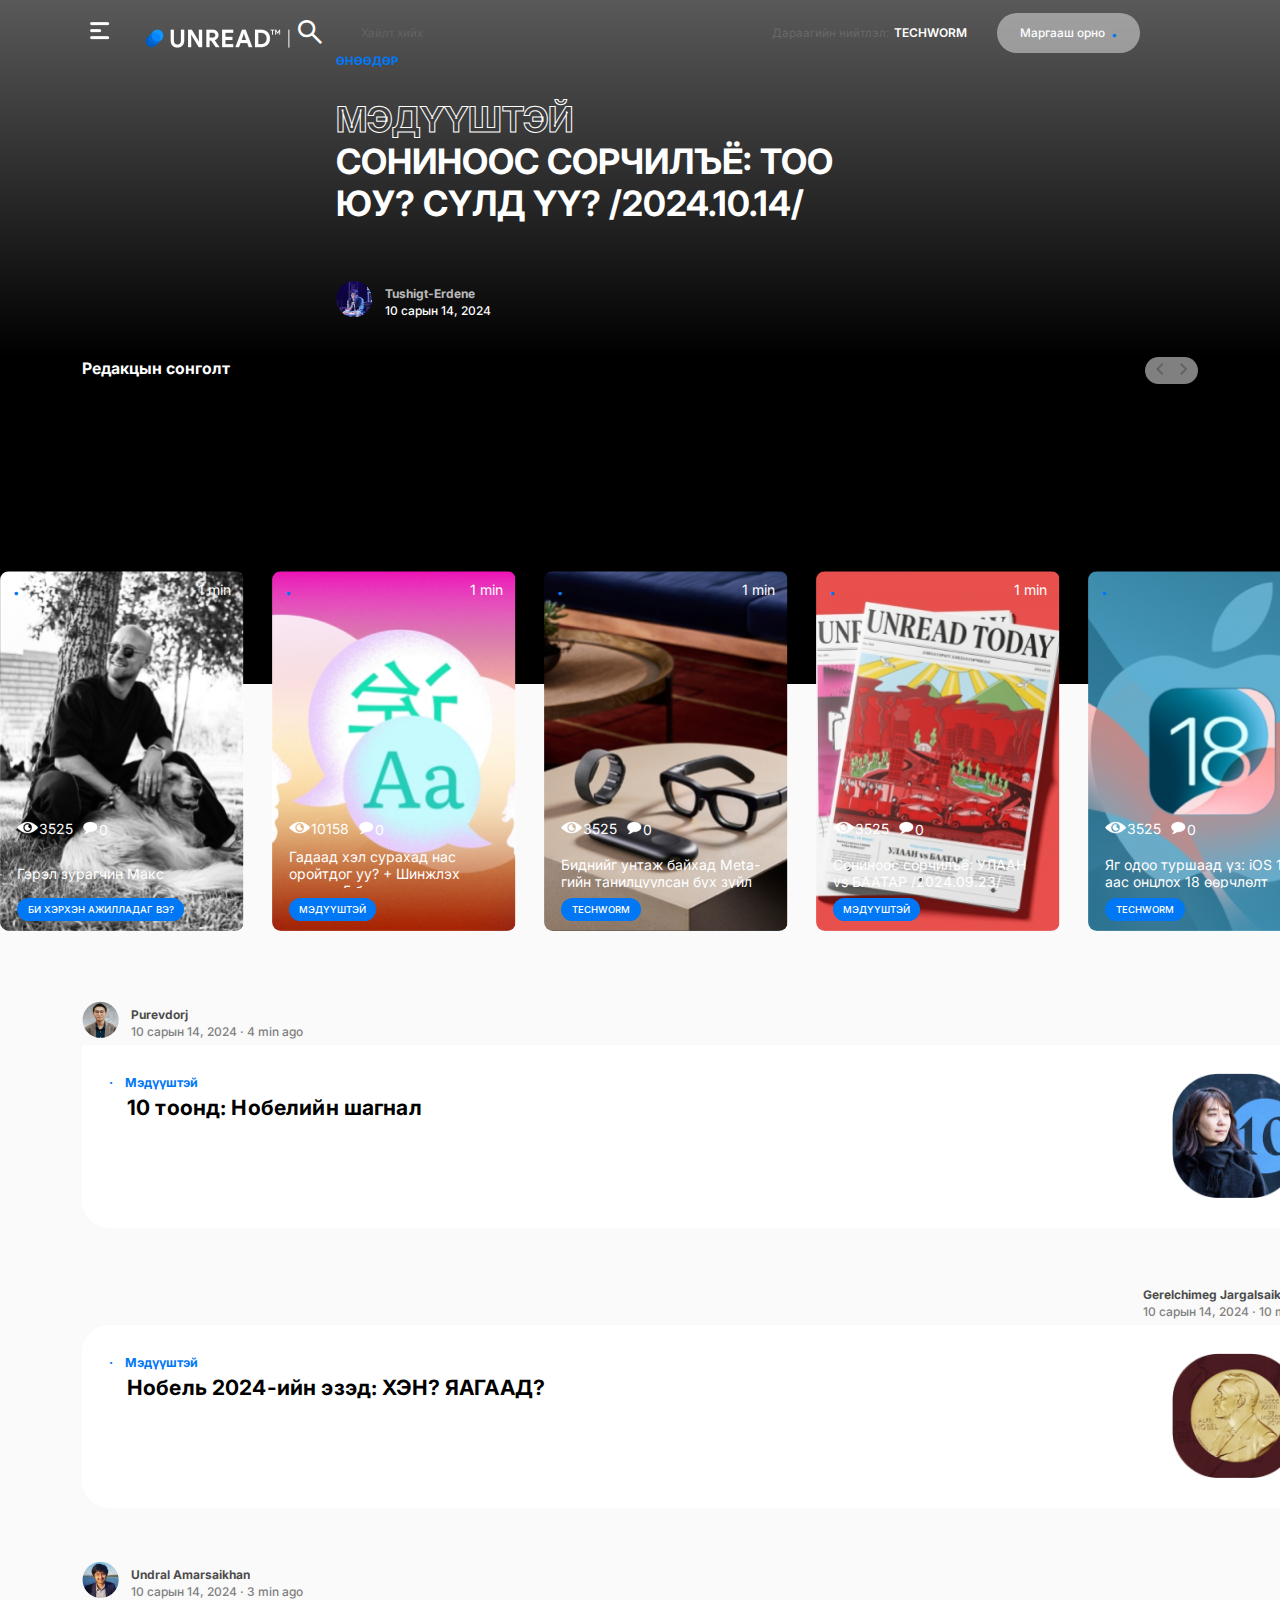
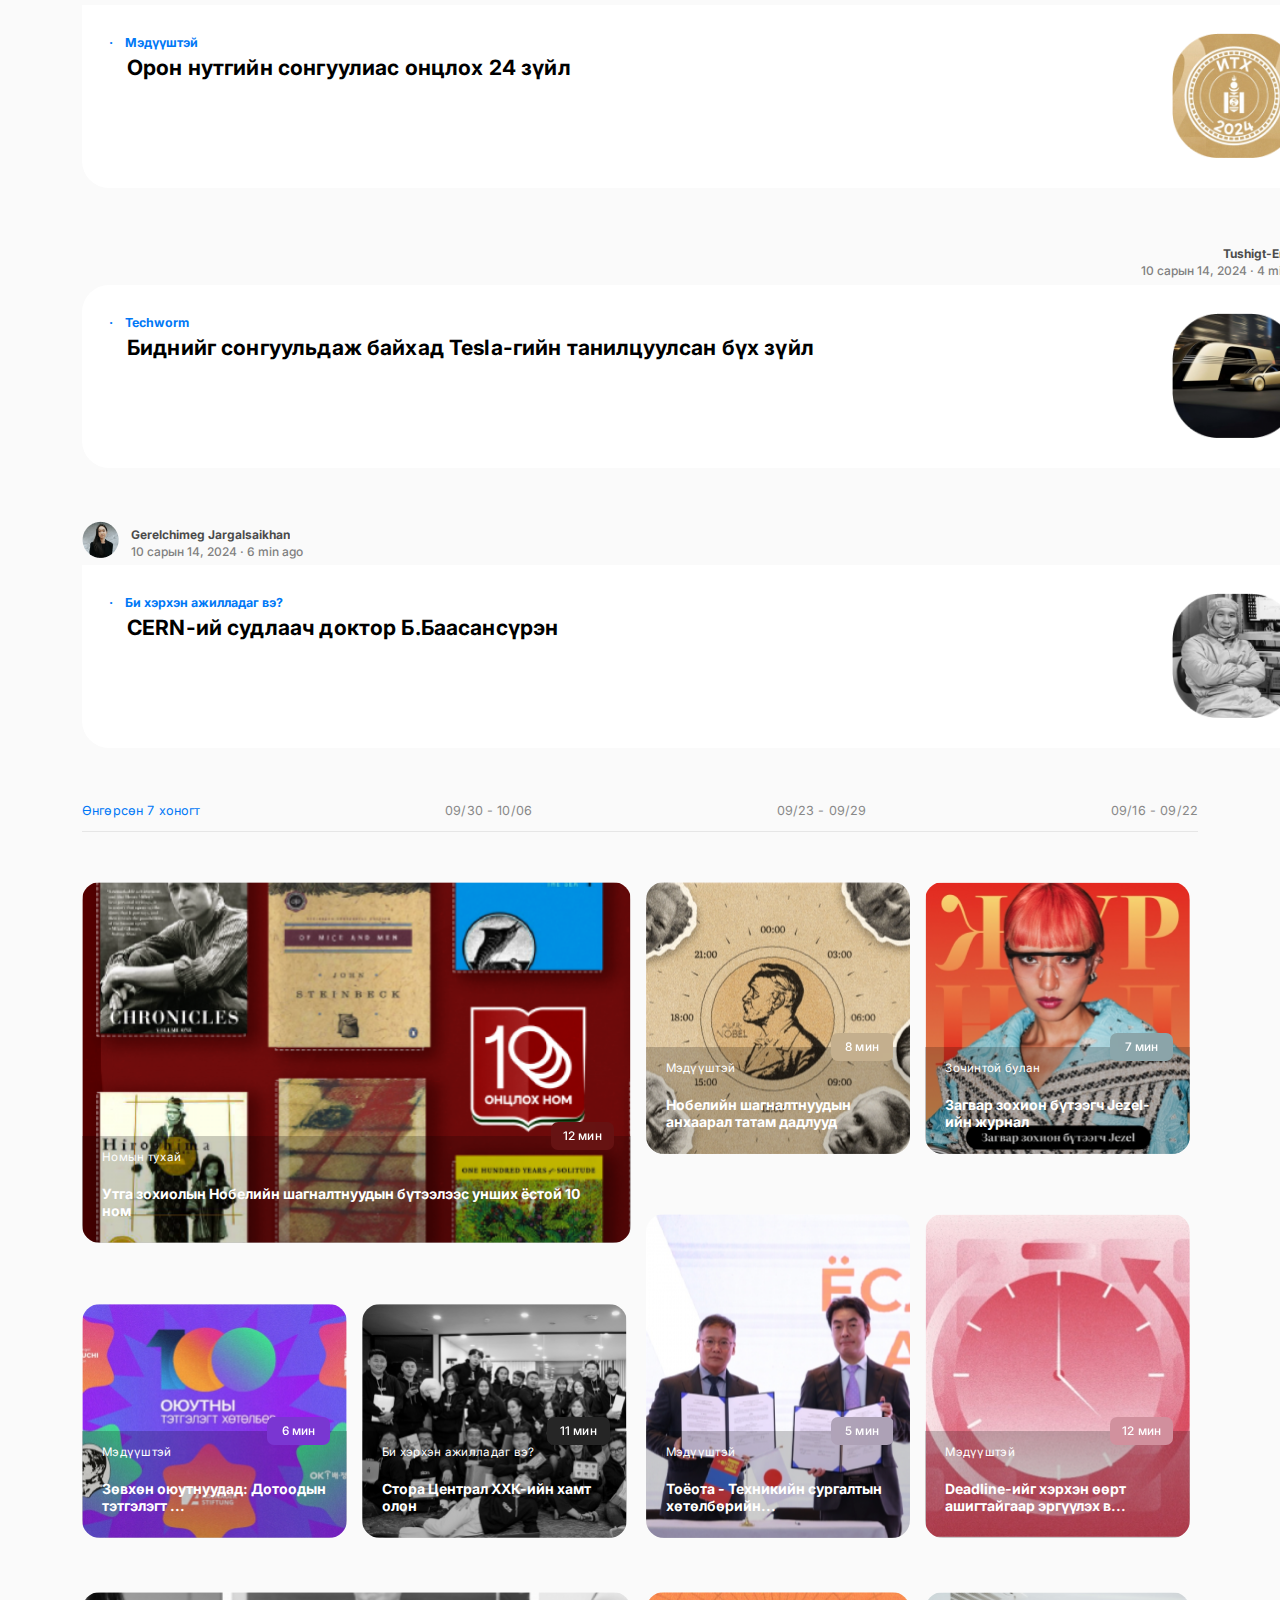
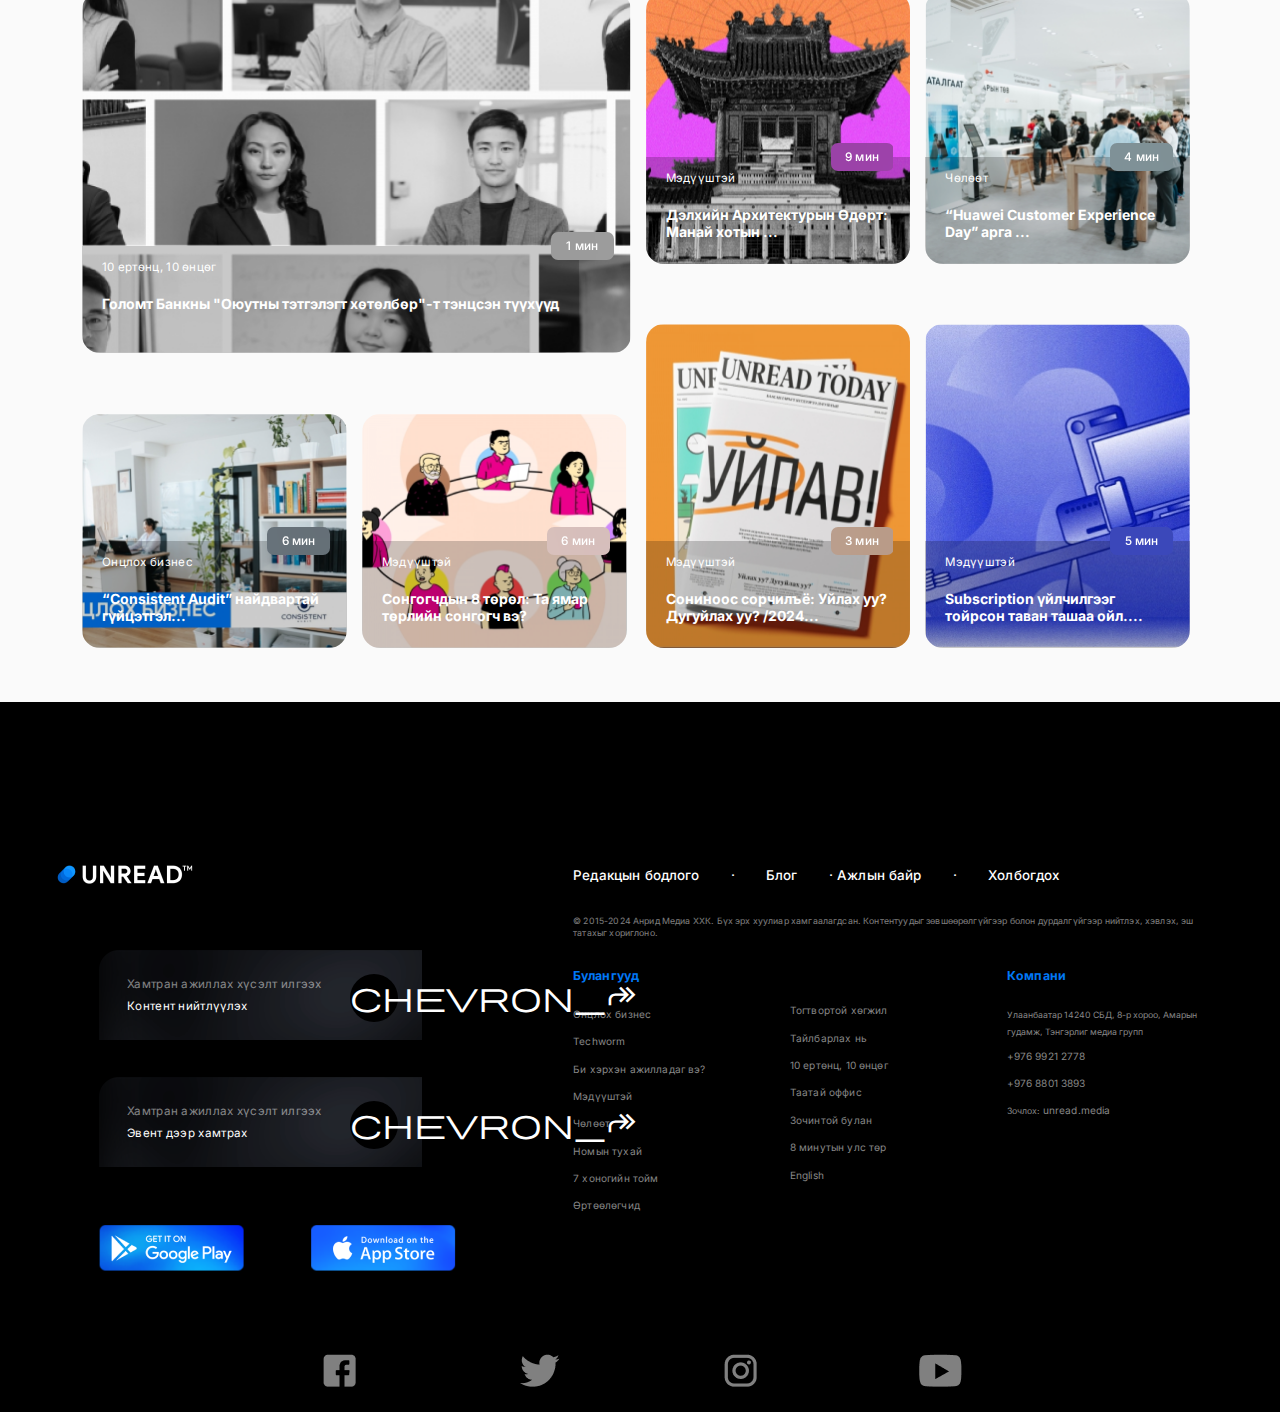
==== commit a63185a5: "at home 10-26" ====
--- a/public/index.html
+++ b/public/index.html
@@ -10,14 +10,17 @@
 
     <link
       href="https://fonts.googleapis.com/css2?family=Inter:ital,opsz,wght@0,14..32,100..900;1,14..32,100..900&display=swap"
-      rel="stylesheet" />
+      rel="stylesheet"
+    />
 
     <link
       rel="stylesheet"
-      href="https://fonts.googleapis.com/css2?family=Material+Symbols+Outlined" />
+      href="https://fonts.googleapis.com/css2?family=Material+Symbols+Outlined"
+    />
     <link
       rel="stylesheet"
-      href="https://fonts.googleapis.com/css2?family=Material+Symbols+Outlined" />
+      href="https://fonts.googleapis.com/css2?family=Material+Symbols+Outlined"
+    />
   </head>
   <body>
     <main>
@@ -32,7 +35,8 @@
                 <img
                   class="uk-navbar-band"
                   src="./img/Link [uk-navbar-band].png"
-                  alt="" />
+                  alt=""
+                />
               </a>
               <img src="./img/Span.png" alt="" />
               <span class="material-symbols-outlined" style="font-size: 1.3rem">
@@ -42,7 +46,8 @@
             <input
               style="background: transparent; border: none; outline: none"
               placeholder="Хайлт хийх"
-              class="gray-texts" />
+              class="gray-texts"
+            />
           </div>
         </div>
         <div class="uk-navbar-content-main">
@@ -90,11 +95,8 @@
                 <div>
                   <div class="author-name" id="one">Tushigt-Erdene</div>
                   <p
-                    style="
-                      font-size: 12px;
-                      font-weight: 500;
-                      line-height: 20px;
-                    ">
+                    style="font-size: 12px; font-weight: 500; line-height: 20px"
+                  >
                     10 сарын 14, 2024
                   </p>
                 </div>
@@ -316,7 +318,8 @@
                   font-weight: 500;
                   line-height: 20px;
                   color: gray;
-                ">
+                "
+              >
                 10 сарын 14, 2024 &middot; 4 min ago
               </p>
             </div>
@@ -338,7 +341,8 @@
             <div>
               <a
                 href="#"
-                class="author-name author-name-thisweek author-name-right">
+                class="author-name author-name-thisweek author-name-right"
+              >
                 Gerelchimeg Jargalsaikhan
               </a>
               <p class="thisweek-date">10 сарын 14, 2024 &middot; 10 min ago</p>
@@ -374,7 +378,8 @@
                   font-weight: 500;
                   line-height: 20px;
                   color: gray;
-                ">
+                "
+              >
                 10 сарын 14, 2024 &middot; 3 min ago
               </p>
             </div>
@@ -434,7 +439,8 @@
                   font-weight: 500;
                   line-height: 20px;
                   color: gray;
-                ">
+                "
+              >
                 10 сарын 14, 2024 &middot; 6 min ago
               </p>
             </div>
@@ -596,11 +602,14 @@
             <img
               class="uk-navbar-band"
               src="./img/Link [uk-navbar-band].png"
-              alt="" />
+              alt=""
+            />
           </a>
           <a href="#" class="footer-grid2 btn-black">
-            <div class="arrow">
-              <span class="material-symbols-outlined">chevron_forward</span>
+            <div class="arrow-main">
+              <div class="arrow">
+                <span class="material-symbols-outlined">chevron_forward</span>
+              </div>
             </div>
             <div class="blackbtn-texts">
               <h6>Хамтран ажиллах хүсэлт илгээх</h6>
@@ -608,8 +617,10 @@
             </div>
           </a>
           <a href="#" class="footer-grid3 btn-black">
-            <div class="arrow">
-              <span class="material-symbols-outlined">chevron_forward</span>
+            <div class="arrow-main">
+              <div class="arrow">
+                <span class="material-symbols-outlined">chevron_forward</span>
+              </div>
             </div>
             <div class="blackbtn-texts">
               <h6>Хамтран ажиллах хүсэлт илгээх</h6>
--- a/public/style.css
+++ b/public/style.css
@@ -11,6 +11,7 @@
 .hero {
   background: linear-gradient(rgba(0, 0, 0, 0.6), rgba(0, 0, 0)),
     url(https://unread.today/files/007afc64-288a-4208-b9d7-3eda84011c1d/1451f11e03da76480966b636a622119a.jpg);
+  /* background: linear-gradient(black, gray); */
   background-position: center;
   background-size: cover;
   display: flex;
@@ -656,30 +657,53 @@
 .btn-black {
   position: relative;
   align-content: center;
-  transition: all 1s ease;
-}
-.arrow {
-  background-image: url(./img/btn-black.png);
-  width: 54px;
-  height: 54px;
+  transition: all 0.4s ease;
+}
+.arrow-main {
+  width: 60px;
+  height: 60px;
   border-radius: 50px;
   position: absolute;
   top: 18px;
+  justify-items: center;
+  align-content: center;
+  right: 18px;
+  bottom: 18px;
+  transition: all 0.4s ease;
+}
+.arrow {
+  /* background-image: url(./img/btn-black.png); */
+  background-color: black;
+  width: 48px;
+  height: 48px;
+  border-radius: 50px;
+  /* position: absolute;
+  top: 18px; */
+  justify-items: center;
   align-content: center;
   text-align: center;
-  right: 18px;
-  bottom: 18px;
+  /* right: 18px;
+  bottom: 18px; */
   transition: all 1s ease;
 }
+.btn-black:hover .arrow-main {
+  /* background-image: none; */
+  background-color: rgb(51, 153, 255, 0.4);
+  /* opacity: 0.4; */
+}
 .btn-black:hover .arrow {
-  background-image: none;
+  /* background-image: none; */
   background-color: #3399ff;
 }
+
 .btn-black:hover {
   margin-left: 10px;
 }
 .material-symbols-outlined {
   color: white;
+  font-size: 32px !important;
+  justify-items: center;
+  align-content: center;
 }
 .blackbtn-texts {
   padding-left: 28px;
